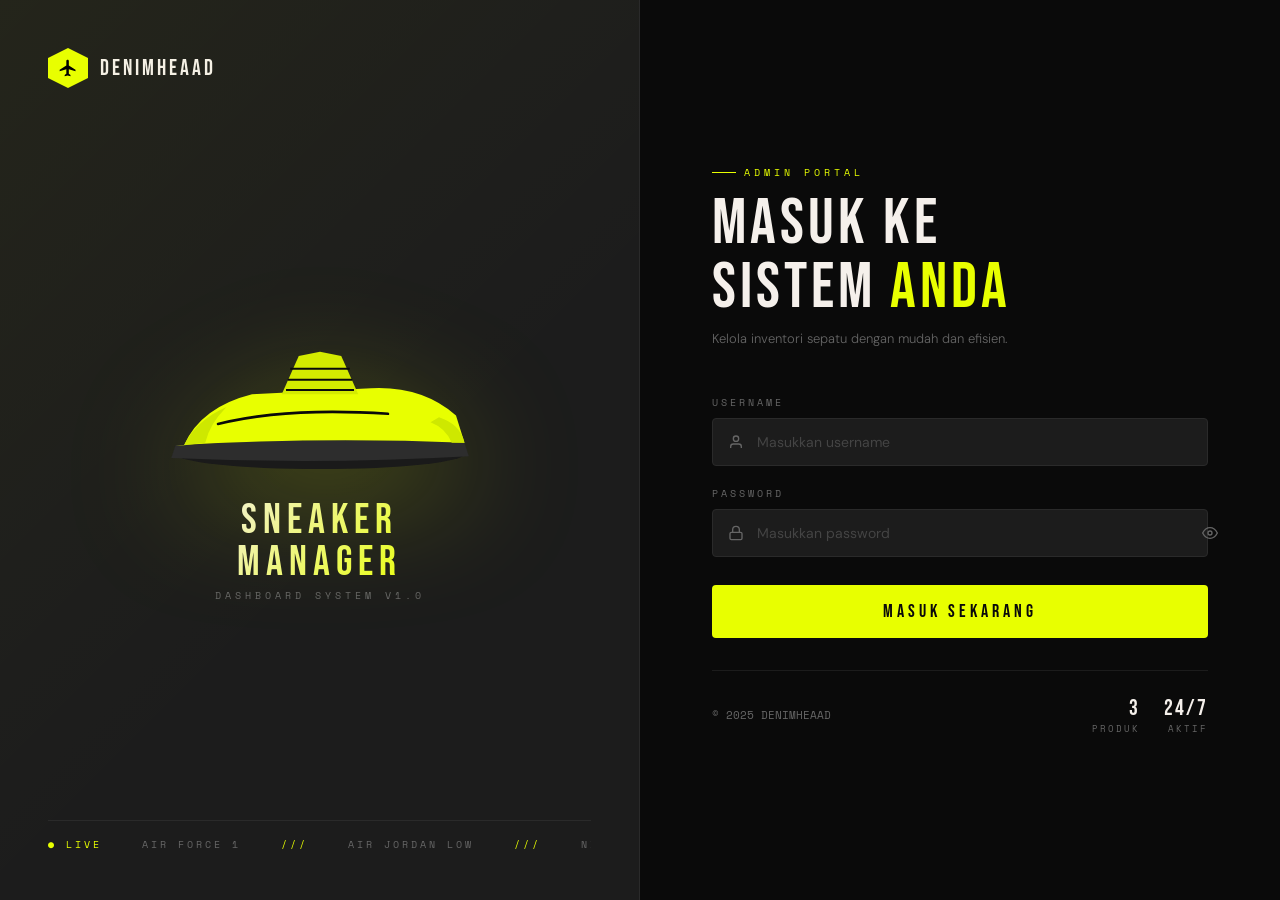
==== login.html @ e83f64b8 "ModulPerteuan3" ====
<!DOCTYPE html>
<html lang="id">
<head>
  <meta charset="UTF-8" />
  <meta name="viewport" content="width=device-width, initial-scale=1.0"/>
  <title>DENIMHEAAD — Login</title>
  <link href="https://fonts.googleapis.com/css2?family=Bebas+Neue&family=DM+Sans:wght@300;400;500&family=Space+Mono&display=swap" rel="stylesheet"/>
  <style>
    *, *::before, *::after { margin: 0; padding: 0; box-sizing: border-box; }

    :root {
      --black: #0a0a0a;
      --white: #f5f0eb;
      --accent: #e8ff00;
      --red: #ff2d2d;
      --gray: #1c1c1c;
      --mid: #2e2e2e;
      --text-muted: #666;
    }

    html, body {
      height: 100%;
      background: var(--black);
      color: var(--white);
      font-family: 'DM Sans', sans-serif;
      overflow: hidden;
    }

    /* ---- BACKGROUND GRID ---- */
    .bg-grid {
      position: fixed;
      inset: 0;
      background-image:
        linear-gradient(rgba(255,255,255,0.03) 1px, transparent 1px),
        linear-gradient(90deg, rgba(255,255,255,0.03) 1px, transparent 1px);
      background-size: 60px 60px;
      z-index: 0;
    }

    .bg-glow {
      position: fixed;
      width: 600px; height: 600px;
      border-radius: 50%;
      background: radial-gradient(circle, rgba(232,255,0,0.08) 0%, transparent 70%);
      top: -100px; right: -100px;
      z-index: 0;
      animation: pulseGlow 4s ease-in-out infinite alternate;
    }

    .bg-glow2 {
      position: fixed;
      width: 400px; height: 400px;
      border-radius: 50%;
      background: radial-gradient(circle, rgba(255,45,45,0.06) 0%, transparent 70%);
      bottom: -80px; left: -80px;
      z-index: 0;
      animation: pulseGlow 5s ease-in-out infinite alternate-reverse;
    }

    @keyframes pulseGlow {
      from { transform: scale(1); opacity: 0.7; }
      to   { transform: scale(1.2); opacity: 1; }
    }

    /* ---- LAYOUT ---- */
    .wrapper {
      position: relative;
      z-index: 1;
      display: grid;
      grid-template-columns: 1fr 1fr;
      height: 100vh;
    }

    /* ---- LEFT PANEL ---- */
    .left-panel {
      position: relative;
      display: flex;
      flex-direction: column;
      justify-content: space-between;
      padding: 48px;
      background: var(--gray);
      border-right: 1px solid #2a2a2a;
      overflow: hidden;
    }

    .left-panel::before {
      content: '';
      position: absolute;
      top: 0; left: 0; right: 0; bottom: 0;
      background: linear-gradient(135deg, rgba(232,255,0,0.04) 0%, transparent 60%);
      pointer-events: none;
    }

    .brand {
      display: flex;
      align-items: center;
      gap: 12px;
    }

    .brand-icon {
      width: 40px; height: 40px;
      background: var(--accent);
      display: grid;
      place-items: center;
      clip-path: polygon(50% 0%, 100% 25%, 100% 75%, 50% 100%, 0% 75%, 0% 25%);
    }

    .brand-icon svg { width: 20px; height: 20px; }

    .brand-name {
      font-family: 'Bebas Neue', sans-serif;
      font-size: 22px;
      letter-spacing: 3px;
      color: var(--white);
    }

    /* Shoe showcase */
    .shoe-showcase {
      display: flex;
      flex-direction: column;
      align-items: center;
      gap: 20px;
      flex: 1;
      justify-content: center;
    }

    .main-shoe {
      position: relative;
      width: 340px;
      animation: floatShoe 3s ease-in-out infinite;
    }

    .main-shoe img {
      width: 100%;
      filter: drop-shadow(0 30px 60px rgba(232,255,0,0.2));
    }

    /* Fallback shoe SVG */
    .shoe-svg-wrap {
      width: 340px;
      height: 200px;
      display: flex;
      align-items: center;
      justify-content: center;
    }

    @keyframes floatShoe {
      0%, 100% { transform: translateY(0px) rotate(-2deg); }
      50%       { transform: translateY(-16px) rotate(2deg); }
    }

    .shoe-label {
      text-align: center;
    }

    .shoe-label .model {
      font-family: 'Bebas Neue', sans-serif;
      font-size: 42px;
      letter-spacing: 6px;
      line-height: 1;
      background: linear-gradient(135deg, var(--white) 0%, var(--accent) 100%);
      -webkit-background-clip: text;
      -webkit-text-fill-color: transparent;
      background-clip: text;
    }

    .shoe-label .sub {
      font-family: 'Space Mono', monospace;
      font-size: 10px;
      letter-spacing: 4px;
      color: var(--text-muted);
      text-transform: uppercase;
      margin-top: 4px;
    }

    /* Ticker */
    .ticker-wrap {
      width: 100%;
      overflow: hidden;
      border-top: 1px solid #2a2a2a;
      padding-top: 16px;
    }

    .ticker {
      display: flex;
      gap: 40px;
      animation: ticker 12s linear infinite;
      white-space: nowrap;
    }

    .ticker span {
      font-family: 'Space Mono', monospace;
      font-size: 10px;
      letter-spacing: 3px;
      color: var(--text-muted);
      text-transform: uppercase;
    }

    .ticker span.accent { color: var(--accent); }

    @keyframes ticker {
      from { transform: translateX(0); }
      to   { transform: translateX(-50%); }
    }

    /* ---- RIGHT PANEL ---- */
    .right-panel {
      display: flex;
      flex-direction: column;
      justify-content: center;
      padding: 64px 72px;
      background: var(--black);
    }

    .login-header {
      margin-bottom: 48px;
    }

    .login-tag {
      font-family: 'Space Mono', monospace;
      font-size: 10px;
      letter-spacing: 4px;
      color: var(--accent);
      text-transform: uppercase;
      margin-bottom: 12px;
      display: flex;
      align-items: center;
      gap: 8px;
    }

    .login-tag::before {
      content: '';
      display: block;
      width: 24px; height: 1px;
      background: var(--accent);
    }

    .login-title {
      font-family: 'Bebas Neue', sans-serif;
      font-size: 64px;
      letter-spacing: 4px;
      line-height: 1;
      color: var(--white);
    }

    .login-title span {
      color: var(--accent);
    }

    .login-sub {
      font-size: 13px;
      color: var(--text-muted);
      margin-top: 10px;
      font-weight: 300;
    }

    /* Form */
    .form { display: flex; flex-direction: column; gap: 20px; }

    .field {
      display: flex;
      flex-direction: column;
      gap: 8px;
    }

    .field label {
      font-family: 'Space Mono', monospace;
      font-size: 10px;
      letter-spacing: 3px;
      color: var(--text-muted);
      text-transform: uppercase;
    }

    .input-wrap {
      position: relative;
    }

    .input-wrap svg {
      position: absolute;
      left: 16px;
      top: 50%;
      transform: translateY(-50%);
      width: 16px; height: 16px;
      color: var(--text-muted);
      transition: color 0.3s;
      pointer-events: none;
    }

    .field input {
      width: 100%;
      background: var(--gray);
      border: 1px solid #2a2a2a;
      border-radius: 4px;
      padding: 14px 16px 14px 44px;
      color: var(--white);
      font-family: 'DM Sans', sans-serif;
      font-size: 14px;
      outline: none;
      transition: border-color 0.3s, background 0.3s;
    }

    .field input::placeholder { color: #444; }

    .field input:focus {
      border-color: var(--accent);
      background: #1a1a1a;
    }

    .field input:focus + svg,
    .input-wrap:focus-within svg {
      color: var(--accent);
    }

    /* toggle password */
    .toggle-pass {
      position: absolute;
      right: 14px;
      top: 50%;
      transform: translateY(-50%);
      background: none;
      border: none;
      cursor: pointer;
      color: var(--text-muted);
      padding: 4px;
      transition: color 0.3s;
    }
    .toggle-pass:hover { color: var(--accent); }

    /* Error */
    .error-msg {
      display: none;
      background: rgba(255,45,45,0.1);
      border: 1px solid rgba(255,45,45,0.3);
      border-radius: 4px;
      padding: 10px 14px;
      font-size: 12px;
      color: var(--red);
      font-family: 'Space Mono', monospace;
      letter-spacing: 1px;
    }

    .error-msg.show { display: block; animation: shake 0.4s ease; }

    @keyframes shake {
      0%,100% { transform: translateX(0); }
      25%      { transform: translateX(-6px); }
      75%      { transform: translateX(6px); }
    }

    /* Submit btn */
    .btn-login {
      position: relative;
      background: var(--accent);
      color: var(--black);
      border: none;
      border-radius: 4px;
      padding: 16px;
      font-family: 'Bebas Neue', sans-serif;
      font-size: 18px;
      letter-spacing: 4px;
      cursor: pointer;
      overflow: hidden;
      transition: transform 0.2s, box-shadow 0.2s;
      margin-top: 8px;
    }

    .btn-login::after {
      content: '';
      position: absolute;
      inset: 0;
      background: rgba(0,0,0,0.15);
      transform: translateX(-100%);
      transition: transform 0.3s ease;
    }

    .btn-login:hover { transform: translateY(-2px); box-shadow: 0 8px 32px rgba(232,255,0,0.3); }
    .btn-login:hover::after { transform: translateX(100%); }
    .btn-login:active { transform: translateY(0); }

    /* Footer */
    .form-footer {
      margin-top: 32px;
      padding-top: 24px;
      border-top: 1px solid #1c1c1c;
      display: flex;
      justify-content: space-between;
      align-items: center;
    }

    .form-footer span {
      font-size: 11px;
      color: var(--text-muted);
      font-family: 'Space Mono', monospace;
    }

    .stats {
      display: flex;
      gap: 24px;
    }

    .stat { text-align: right; }

    .stat .num {
      font-family: 'Bebas Neue', sans-serif;
      font-size: 22px;
      color: var(--white);
      letter-spacing: 2px;
    }

    .stat .lbl {
      font-family: 'Space Mono', monospace;
      font-size: 9px;
      color: var(--text-muted);
      letter-spacing: 2px;
      text-transform: uppercase;
    }

    /* Loading state */
    .btn-login.loading {
      pointer-events: none;
      opacity: 0.8;
    }

    .btn-login.loading::before {
      content: '';
      position: absolute;
      left: 0; top: 0; bottom: 0;
      width: 0%;
      background: rgba(0,0,0,0.1);
      animation: loadBar 1s ease forwards;
    }

    @keyframes loadBar {
      to { width: 100%; }
    }

    /* Responsive */
    @media (max-width: 768px) {
      .wrapper { grid-template-columns: 1fr; }
      .left-panel { display: none; }
      .right-panel { padding: 40px 32px; }
      .login-title { font-size: 48px; }
    }
  </style>
</head>
<body>

<div class="bg-grid"></div>
<div class="bg-glow"></div>
<div class="bg-glow2"></div>

<div class="wrapper">

  <!-- LEFT PANEL -->
  <div class="left-panel">
    <div class="brand">
      <div class="brand-icon">
        <svg viewBox="0 0 24 24" fill="black">
          <path d="M21 16v-2l-8-5V3.5c0-.83-.67-1.5-1.5-1.5S10 2.67 10 3.5V9l-8 5v2l8-2.5V19l-2 1.5V22l3.5-1 3.5 1v-1.5L13 19v-5.5l8 2.5z"/>
        </svg>
      </div>
      <span class="brand-name">DENIMHEAAD</span>
    </div>

    <div class="shoe-showcase">
      <div class="main-shoe">
        <!-- Fallback SVG jika image tidak ada -->
        <svg viewBox="0 0 400 200" xmlns="http://www.w3.org/2000/svg" style="filter:drop-shadow(0 30px 60px rgba(232,255,0,0.25))">
          <!-- Shoe sole -->
          <ellipse cx="200" cy="175" rx="170" ry="18" fill="#1a1a1a"/>
          <!-- Midsole -->
          <path d="M30 165 Q200 155 370 162 L375 178 Q200 188 25 180 Z" fill="#2d2d2d"/>
          <!-- Upper body -->
          <path d="M40 165 Q60 120 120 105 L260 98 Q320 95 360 130 L370 162 Q200 155 30 165 Z" fill="#e8ff00"/>
          <!-- Tongue -->
          <path d="M155 105 L175 60 L200 55 L225 60 L245 105 Z" fill="#d4eb00"/>
          <!-- Laces -->
          <line x1="165" y1="75" x2="235" y2="75" stroke="#0a0a0a" stroke-width="2.5"/>
          <line x1="162" y1="88" x2="238" y2="88" stroke="#0a0a0a" stroke-width="2.5"/>
          <line x1="160" y1="100" x2="240" y2="100" stroke="#0a0a0a" stroke-width="2.5"/>
          <!-- Side swoosh detail -->
          <path d="M80 140 Q160 120 280 128" stroke="#0a0a0a" stroke-width="3" fill="none" stroke-linecap="round"/>
          <!-- Toe cap -->
          <path d="M40 165 Q55 135 90 120 Q70 140 65 162 Z" fill="#cee800"/>
          <!-- Heel -->
          <path d="M340 132 Q365 140 370 162 L355 162 Q348 145 330 138 Z" fill="#cee800"/>
        </svg>
      </div>
      <div class="shoe-label">
        <div class="model">SNEAKER<br>MANAGER</div>
        <div class="sub">Dashboard System v1.0</div>
      </div>
    </div>

    <div class="ticker-wrap">
      <div class="ticker">
        <span class="accent">● LIVE</span>
        <span>AIR FORCE 1</span>
        <span class="accent">///</span>
        <span>AIR JORDAN LOW</span>
        <span class="accent">///</span>
        <span>NIKE P-6000</span>
        <span class="accent">///</span>
        <span>STOCK READY</span>
        <span class="accent">●</span>
        <span>AIR FORCE 1</span>
        <span class="accent">///</span>
        <span>AIR JORDAN LOW</span>
        <span class="accent">///</span>
        <span>NIKE P-6000</span>
        <span class="accent">///</span>
        <span>STOCK READY</span>
      </div>
    </div>
  </div>

  <!-- RIGHT PANEL -->
  <div class="right-panel">
    <div class="login-header">
      <div class="login-tag">Admin Portal</div>
      <div class="login-title">MASUK KE<br>SISTEM <span>ANDA</span></div>
      <p class="login-sub">Kelola inventori sepatu dengan mudah dan efisien.</p>
    </div>

    <form class="form" action="controler/proses_login.php" method="POST" id="loginForm">


      <div class="error-msg" id="errorMsg">
        ⚠ Username atau password salah
      </div>

      <div class="field">
        <label>Username</label>
        <div class="input-wrap">
          <input type="text" name="username" id="username" placeholder="Masukkan username" autocomplete="username"/>
          <svg xmlns="http://www.w3.org/2000/svg" viewBox="0 0 24 24" fill="none" stroke="currentColor" stroke-width="2">
            <path d="M20 21v-2a4 4 0 0 0-4-4H8a4 4 0 0 0-4 4v2"/><circle cx="12" cy="7" r="4"/>
          </svg>
        </div>
      </div>

      <div class="field">
        <label>Password</label>
        <div class="input-wrap">
          <input type="password" name="password" id="password" placeholder="Masukkan password" autocomplete="current-password"/>
          <svg xmlns="http://www.w3.org/2000/svg" viewBox="0 0 24 24" fill="none" stroke="currentColor" stroke-width="2" style="pointer-events:none">
            <rect x="3" y="11" width="18" height="11" rx="2" ry="2"/><path d="M7 11V7a5 5 0 0 1 10 0v4"/>
          </svg>
          <button type="button" class="toggle-pass" onclick="togglePass()" title="Lihat password">
            <svg id="eyeIcon" xmlns="http://www.w3.org/2000/svg" width="16" height="16" viewBox="0 0 24 24" fill="none" stroke="currentColor" stroke-width="2">
              <path d="M1 12s4-8 11-8 11 8 11 8-4 8-11 8-11-8-11-8z"/><circle cx="12" cy="12" r="3"/>
            </svg>
          </button>
        </div>
      </div>

      <button type="submit" class="btn-login" id="btnLogin">MASUK SEKARANG</button>
    </form>

    <div class="form-footer">
      <span>© 2025 DENIMHEAAD</span>
      <div class="stats">
        <div class="stat">
          <div class="num">3</div>
          <div class="lbl">Produk</div>
        </div>
        <div class="stat">
          <div class="num">24/7</div>
          <div class="lbl">Aktif</div>
        </div>
      </div>
    </div>
  </div>
</div>

<script>
  // Cek error dari URL
  const params = new URLSearchParams(window.location.search);
  const error = params.get('error');
  if (error) {
    const el = document.getElementById('errorMsg');
    el.textContent = '⚠ ' + decodeURIComponent(error);
    el.classList.add('show');
  }

  // Toggle password visibility
  function togglePass() {
    const input = document.getElementById('password');
    const icon  = document.getElementById('eyeIcon');
    if (input.type === 'password') {
      input.type = 'text';
      icon.innerHTML = `<path d="M17.94 17.94A10.07 10.07 0 0 1 12 20c-7 0-11-8-11-8a18.45 18.45 0 0 1 5.06-5.94M9.9 4.24A9.12 9.12 0 0 1 12 4c7 0 11 8 11 8a18.5 18.5 0 0 1-2.16 3.19m-6.72-1.07a3 3 0 1 1-4.24-4.24"/><line x1="1" y1="1" x2="23" y2="23"/>`;
    } else {
      input.type = 'password';
      icon.innerHTML = `<path d="M1 12s4-8 11-8 11 8 11 8-4 8-11 8-11-8-11-8z"/><circle cx="12" cy="12" r="3"/>`;
    }
  }

  // Loading state on submit
  document.getElementById('loginForm').addEventListener('submit', function(e) {
    const user = document.getElementById('username').value.trim();
    const pass = document.getElementById('password').value.trim();

    if (!user || !pass) {
      e.preventDefault();
      const el = document.getElementById('errorMsg');
      el.textContent = '⚠ Username dan password tidak boleh kosong';
      el.classList.remove('show');
      void el.offsetWidth;
      el.classList.add('show');
      return;
    }

    const btn = document.getElementById('btnLogin');
    btn.classList.add('loading');
    btn.textContent = 'MEMPROSES...';
  });
</script>
</body>
</html>
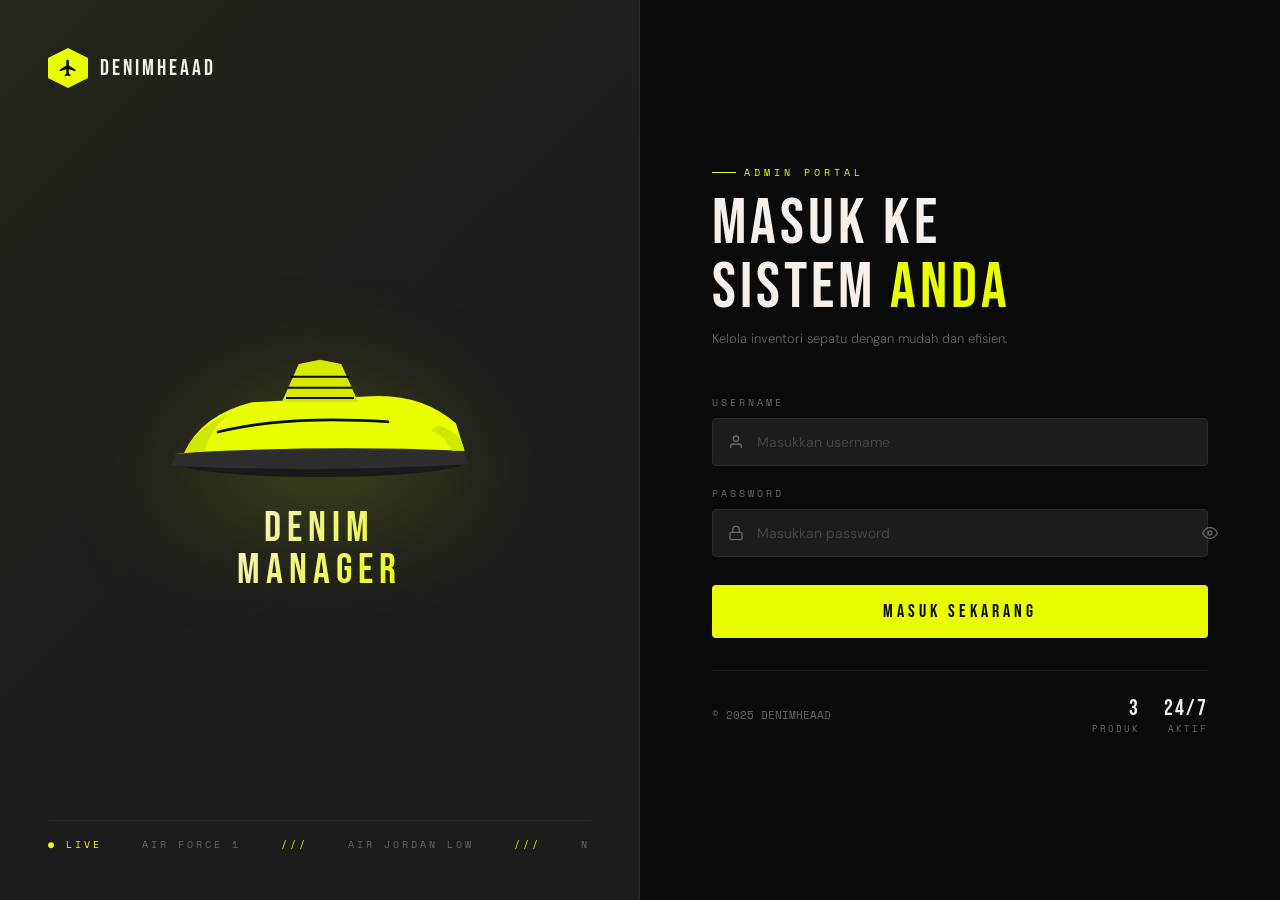
==== commit 59edc3f2: "praktikum" ====
--- a/login.html
+++ b/login.html
@@ -487,8 +487,8 @@
         </svg>
       </div>
       <div class="shoe-label">
-        <div class="model">SNEAKER<br>MANAGER</div>
-        <div class="sub">Dashboard System v1.0</div>
+        <div class="model">Denim<br>MANAGER</div>
+        <div class="sub"></div>
       </div>
     </div>
 
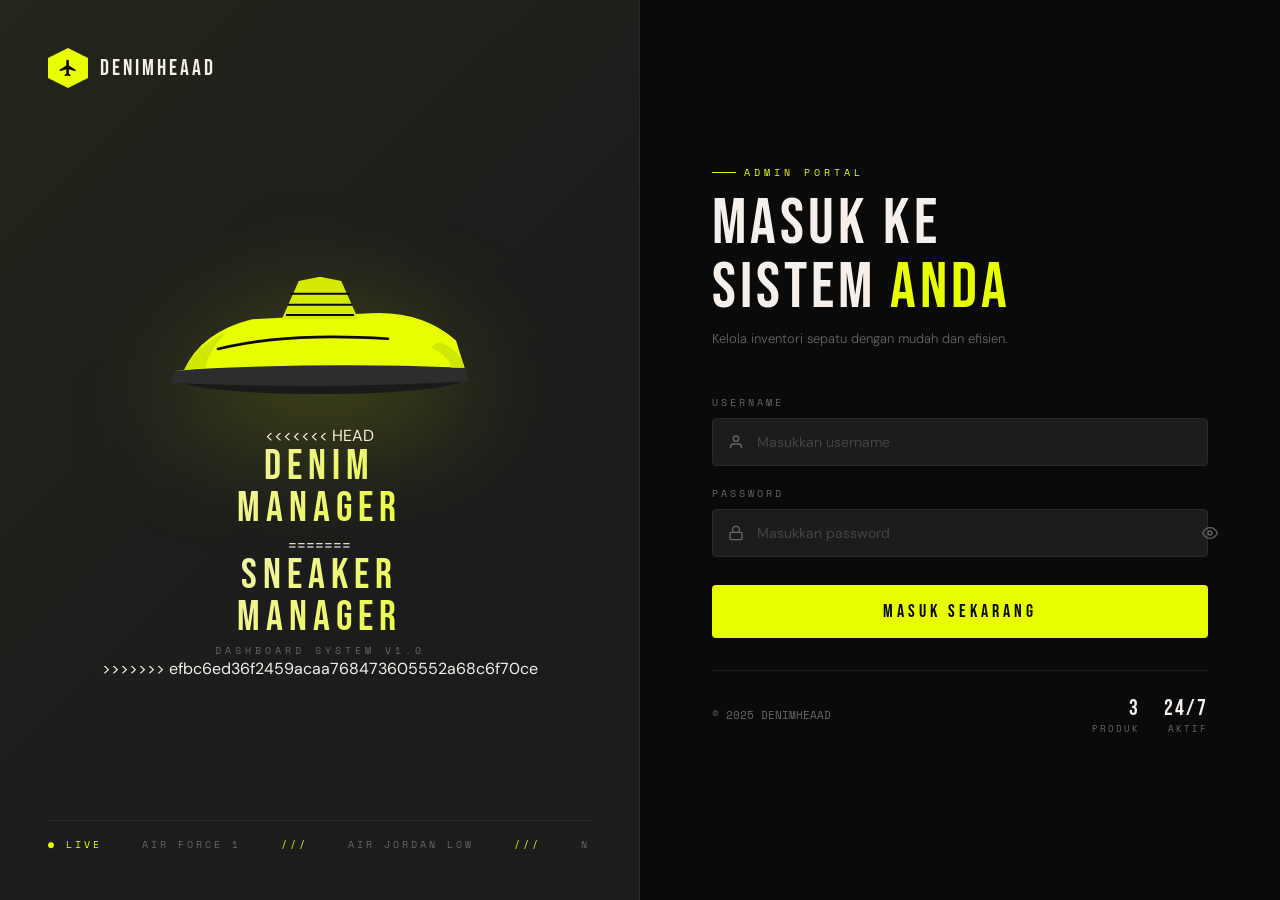
==== commit 4c50a03f: "resolve merge conflict" ====
--- a/login.html
+++ b/login.html
@@ -487,8 +487,13 @@
         </svg>
       </div>
       <div class="shoe-label">
+<<<<<<< HEAD
         <div class="model">Denim<br>MANAGER</div>
         <div class="sub"></div>
+=======
+        <div class="model">SNEAKER<br>MANAGER</div>
+        <div class="sub">Dashboard System v1.0</div>
+>>>>>>> efbc6ed36f2459acaa768473605552a68c6f70ce
       </div>
     </div>
 
